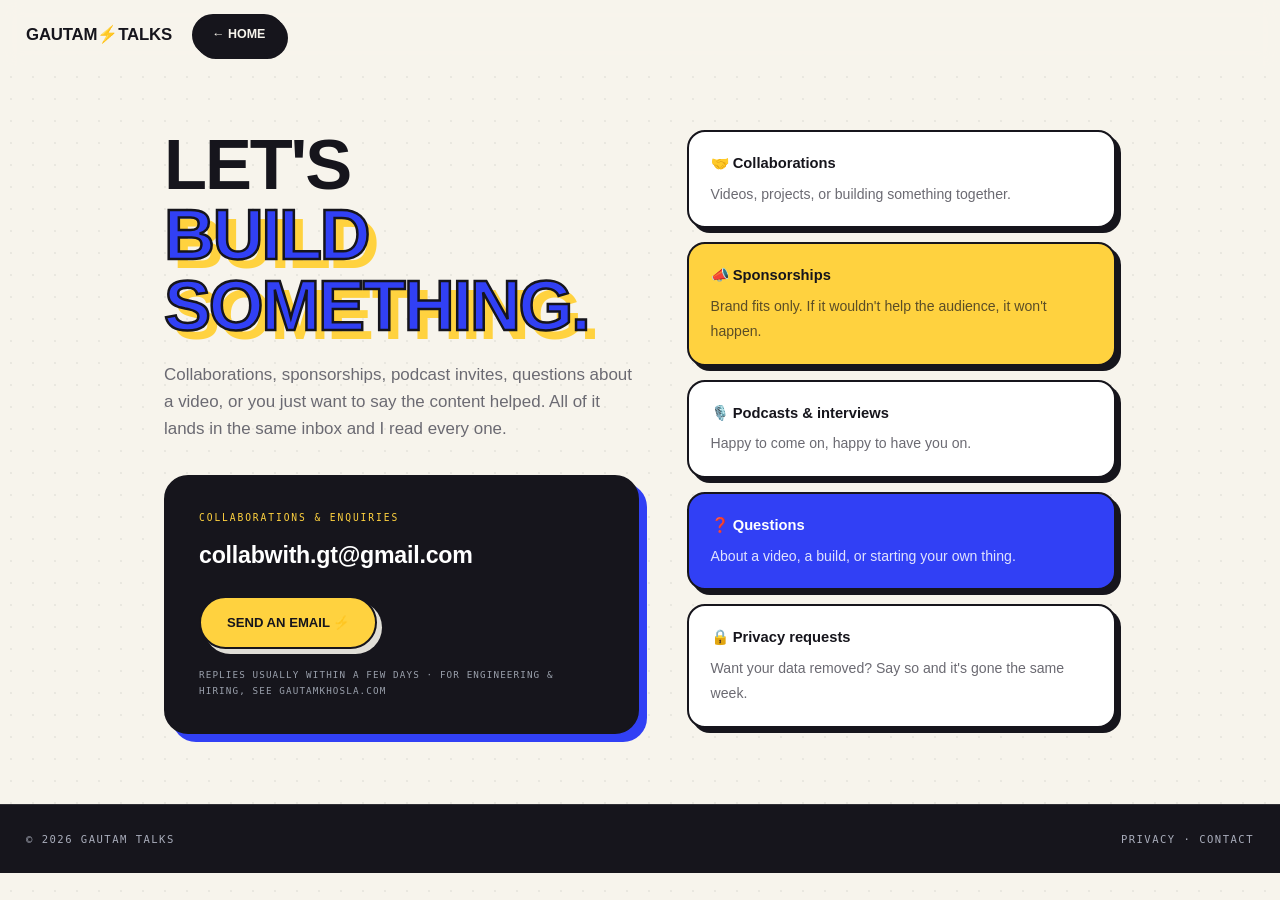
==== contact/index.html @ 6de4534d "Two-tier rate limiting, hub entry routing, contact page, expanded privacy" ====
<!doctype html>
<html lang="en">
<head>
<meta charset="utf-8">
<meta http-equiv="Content-Security-Policy" content="default-src 'none'; script-src 'self'; style-src 'self' https://fonts.googleapis.com 'unsafe-inline'; font-src https://fonts.gstatic.com; img-src 'self' data:; connect-src 'self'; form-action 'none'; base-uri 'none'; object-src 'none'; upgrade-insecure-requests">
<meta name="referrer" content="strict-origin-when-cross-origin">
<meta http-equiv="X-Content-Type-Options" content="nosniff">
<meta name="viewport" content="width=device-width, initial-scale=1">
<title>Contact · Gautam Talks</title>
<meta name="description" content="Collaborations, questions, sponsorships and press for Gautam Talks.">
<link rel="canonical" href="https://gautamtalks.com/contact/">
<meta property="og:title" content="Contact · Gautam Talks">
<meta property="og:url" content="https://gautamtalks.com/contact/">
<link rel="icon" href="data:image/svg+xml,%3Csvg xmlns='http://www.w3.org/2000/svg' viewBox='0 0 100 100'%3E%3Crect width='100' height='100' rx='22' fill='%2316151c'/%3E%3Ctext x='50' y='72' font-size='60' text-anchor='middle'%3E%E2%9A%A1%3C/text%3E%3C/svg%3E">
<link rel="preconnect" href="https://fonts.googleapis.com">
<link rel="preconnect" href="https://fonts.gstatic.com" crossorigin>
<link href="https://fonts.googleapis.com/css2?family=Unbounded:wght@500;700;900&family=Space+Grotesk:wght@400;500;700&family=JetBrains+Mono:wght@400;600&display=swap" rel="stylesheet">
<link rel="stylesheet" href="../styles.css">
<style>
main{max-width:1000px;margin:0 auto;padding:130px 24px 70px}
.c-split{display:grid;gap:48px;align-items:start}
@media(min-width:900px){.c-split{grid-template-columns:1.05fr .95fr}}
h1{font-family:var(--disp);font-weight:900;font-size:clamp(2.4rem,7vw,4.4rem);line-height:1;letter-spacing:-.03em;margin-bottom:20px}
.c-hi{color:var(--cobalt);-webkit-text-stroke:2.5px var(--ink);text-shadow:9px 9px 0 var(--sun)}
.c-lede{color:var(--mute);font-size:1.06rem;max-width:520px;margin-bottom:32px}
.mailcard{background:var(--ink);color:var(--paper);border:3px solid var(--ink);border-radius:24px;padding:32px;box-shadow:8px 8px 0 var(--cobalt)}
.mc-tag{font-family:var(--mono);font-size:.6rem;letter-spacing:.2em;color:var(--sun);display:block;margin-bottom:12px}
.mc-mail{font-family:var(--disp);font-weight:900;font-size:clamp(1rem,2.6vw,1.45rem);letter-spacing:-.01em;word-break:break-all;color:#fff}
.mc-btn{display:inline-block;margin-top:22px;font-family:var(--disp);font-weight:700;font-size:.82rem;background:var(--sun);color:var(--ink);border:2.5px solid var(--ink);border-radius:999px;padding:14px 26px;text-decoration:none;box-shadow:5px 5px 0 rgba(247,244,236,.9);transition:transform .18s}
.mc-btn:hover{transform:translate(-2px,-2px)}
.mc-note{font-family:var(--mono);font-size:.58rem;letter-spacing:.12em;color:#9aa0ac;margin-top:18px;line-height:1.7}
.reasons{display:grid;gap:14px}
.rcard{background:var(--card);border:2.5px solid var(--ink);border-radius:18px;padding:20px 22px;box-shadow:5px 5px 0 var(--ink)}
.rcard:nth-child(2){background:var(--sun)}
.rcard:nth-child(4){background:var(--cobalt);color:#fff}
.rcard b{font-family:var(--disp);font-weight:700;font-size:.92rem;display:block;margin-bottom:5px}
.rcard span{font-size:.88rem;color:var(--mute)}
.rcard:nth-child(4) span{color:rgba(255,255,255,.85)}
.rcard:nth-child(2) span{color:rgba(22,21,28,.7)}
</style>
</head>
<body>
<nav class="topbar">
  <a class="logo" href="../" style="text-decoration:none">GAUTAM<span class="bolt">⚡</span>TALKS</a>
  <a class="navlink" href="../">← HOME</a>
</nav>
<main>
  <div class="c-split">
    <div>
      <h1>LET'S<br><span class="c-hi">BUILD SOMETHING.</span></h1>
      <p class="c-lede">Collaborations, sponsorships, podcast invites, questions about a video, or you just want to say the content helped. All of it lands in the same inbox and I read every one.</p>
      <div class="mailcard">
        <span class="mc-tag">COLLABORATIONS &amp; ENQUIRIES</span>
        <p class="mc-mail">collabwith.gt@gmail.com</p>
        <a class="mc-btn" href="mailto:collabwith.gt@gmail.com?subject=Collab%20with%20Gautam%20Talks">SEND AN EMAIL ⚡</a>
        <p class="mc-note">REPLIES USUALLY WITHIN A FEW DAYS · FOR ENGINEERING &amp; HIRING, SEE GAUTAMKHOSLA.COM</p>
      </div>
    </div>
    <div class="reasons">
      <div class="rcard"><b>🤝 Collaborations</b><span>Videos, projects, or building something together.</span></div>
      <div class="rcard"><b>📣 Sponsorships</b><span>Brand fits only. If it wouldn't help the audience, it won't happen.</span></div>
      <div class="rcard"><b>🎙️ Podcasts &amp; interviews</b><span>Happy to come on, happy to have you on.</span></div>
      <div class="rcard"><b>❓ Questions</b><span>About a video, a build, or starting your own thing.</span></div>
      <div class="rcard"><b>🔒 Privacy requests</b><span>Want your data removed? Say so and it's gone the same week.</span></div>
    </div>
  </div>
</main>
<footer>
  <span>© <span id="yr">2026</span> GAUTAM TALKS</span>
  <span class="foot-links"><a href="../privacy/">PRIVACY</a> · <a href="../contact/">CONTACT</a></span>
</footer>
<script src="../foot.js"></script>
</body>
</html>
---- styles.css ----
/* GAUTAM TALKS v4 · THE ASCENT, poster series
   paper #F7F4EC · ink #16151C · cobalt #3140F5 · sun #FFCE3A · coral #FF5A48 */
:root{
  --paper:#f7f4ec; --ink:#16151c; --cobalt:#3140f5; --sun:#ffce3a; --coral:#ff5a48;
  --sky:#e9ecff; --blush:#ffe9f1; --suntint:#fff3c8; --mute:#6b6a72; --card:#fff;
  --disp:"Bricolage Grotesque",sans-serif; --body:"Space Grotesk",sans-serif; --mono:"JetBrains Mono",monospace;
  --soft:0 18px 44px rgba(22,21,28,.14);
  --r:26px;
}
body[data-day="0"]{--cobalt:#d63384} body[data-day="2"]{--cobalt:#0e9f6e}
body[data-day="3"]{--cobalt:#0891b2} body[data-day="4"]{--cobalt:#7c3aed}
body[data-day="5"]{--cobalt:#ea580c} body[data-day="6"]{--cobalt:#4338ca}

*{margin:0;box-sizing:border-box}
html{scroll-behavior:smooth}
body{background:var(--paper);color:var(--ink);font-family:var(--body);line-height:1.6;overflow-x:hidden}
a{color:inherit}
::selection{background:var(--sun)}
.wrap{max-width:1150px;margin:0 auto;padding:0 26px;position:relative}

/* ---- topbar with elevation track ---- */
.topbar{position:fixed;top:0;left:0;right:0;z-index:50;display:flex;align-items:center;gap:20px;padding:14px 26px 12px;background:rgba(247,244,236,.88);backdrop-filter:blur(10px)}
.logo{font-family:var(--disp);font-weight:800;font-size:1.05rem;letter-spacing:-.01em}
.bolt{color:var(--cobalt)}
.elev{margin-left:auto}
.elev-label{font-family:var(--mono);font-size:.66rem;letter-spacing:.14em;color:var(--mute)}
.navlink{font-family:var(--disp);font-weight:700;font-size:.78rem;text-decoration:none;background:var(--ink);color:var(--paper);padding:9px 18px;border-radius:999px;transition:transform .18s cubic-bezier(.34,1.56,.64,1),background .18s}
.navlink:hover{transform:scale(1.06) rotate(-1deg);background:var(--cobalt)}
.elev-track{position:absolute;left:0;right:0;bottom:-3px;height:3px;background:rgba(22,21,28,.1)}
.elev-track::before{content:"";position:absolute;inset:0;transform-origin:left;transform:scaleX(var(--p,0));background:linear-gradient(90deg,var(--cobalt),var(--coral))}
.elev-bolt{position:absolute;left:calc(var(--p,0)*100%);top:50%;translate:-50% -58%;font-size:.95rem;filter:drop-shadow(0 2px 4px rgba(22,21,28,.3))}

/* ---- color bands ---- */
.band{padding:120px 0 110px}
.band-paper{background:var(--paper)}
.band-sun{background:var(--suntint)}
.band-sky{background:var(--sky)}
.band-blush{background:var(--blush)}
.band-ink{background:var(--ink);color:var(--paper)}

.band-head{margin-bottom:52px;max-width:640px}
h2{font-family:var(--disp);font-weight:800;font-size:clamp(2.2rem,6vw,4rem);line-height:1.02;letter-spacing:-.03em}
.h-out{color:transparent;-webkit-text-stroke:2.5px currentColor}
.band-ink .h-out{-webkit-text-stroke-color:var(--paper)}
.band-sub{color:var(--mute);margin-top:14px;font-size:1.02rem}
.band-ink .band-sub{color:#a9adbb}

/* ---- hero ---- */
.hero{padding:150px 0 90px;min-height:100vh;display:flex;align-items:center}
.hero-wrap{display:grid;gap:56px;align-items:center;width:100%}
@media(min-width:940px){.hero-wrap{grid-template-columns:1.05fr .95fr}}
.eyebrow{font-family:var(--mono);font-size:.72rem;letter-spacing:.24em;color:var(--cobalt);margin-bottom:22px;font-weight:600}
h1{font-family:var(--disp);font-weight:800;font-size:clamp(3.4rem,9.5vw,7.6rem);line-height:.96;letter-spacing:-.04em;display:flex;flex-direction:column}
.hr{opacity:0;transform:translateY(46px);animation:up .75s cubic-bezier(.2,.8,.2,1) forwards}
.hr:nth-child(2){animation-delay:.1s}.hr:nth-child(3){animation-delay:.2s}.hr:nth-child(4){animation-delay:.3s}
@keyframes up{to{opacity:1;transform:none}}
.fill-cobalt{color:var(--cobalt)}
.fill-coral{color:var(--coral)}
.lede{max-width:520px;font-size:1.12rem;margin:28px 0 34px}
.cta-row{display:flex;gap:14px;flex-wrap:wrap}
.cta-center{justify-content:center}
.cta{font-family:var(--disp);font-weight:700;font-size:.86rem;letter-spacing:.01em;text-decoration:none;padding:17px 30px;border-radius:999px;transition:transform .2s cubic-bezier(.34,1.56,.64,1),box-shadow .2s;box-shadow:var(--soft)}
.cta:hover{transform:translateY(-4px) rotate(-.6deg);box-shadow:0 26px 56px rgba(22,21,28,.22)}
.cta:active{transform:translateY(0)}
.cta-ink{background:var(--ink);color:var(--paper)}
.cta-line{background:transparent;border:2.5px solid var(--ink);box-shadow:none}
.cta-line:hover{background:var(--ink);color:var(--paper)}
.cta-sun{background:var(--sun);color:var(--ink)}
.cta-paper{background:var(--paper);color:var(--ink)}

.hero-photo{position:relative;justify-self:center;width:100%;max-width:440px}
.hero-photo img{width:100%;height:auto;display:block;border-radius:32px;rotate:-2deg;box-shadow:0 30px 70px rgba(22,21,28,.25);transition:rotate .3s cubic-bezier(.34,1.56,.64,1)}
.hero-photo:hover img{rotate:0deg}
.chip{position:absolute;font-family:var(--mono);font-size:.62rem;font-weight:600;letter-spacing:.1em;padding:10px 16px;border-radius:999px;box-shadow:var(--soft);white-space:nowrap}
.chip-sun{background:var(--sun);color:var(--ink)}
.chip-cobalt{background:var(--cobalt);color:#fff}
.chip-coral{background:var(--coral);color:#fff}
.c1{top:8%;left:-8%;rotate:-6deg}
.c2{top:44%;right:-10%;rotate:4deg}
.c3{bottom:9%;left:-5%;rotate:3deg}
@media(max-width:939px){.c1{left:0}.c2{right:0}.c3{left:0}}
.floatbolt{position:absolute;font-size:2rem;opacity:.9;pointer-events:none;animation:floaty 5s ease-in-out infinite}
.fb1{top:6%;right:4%;font-size:2.6rem;animation-delay:.4s}
.fb2{bottom:14%;right:44%;animation-delay:1.4s}
.fb3{top:38%;left:-2%;font-size:1.5rem;animation-delay:2.2s}
@keyframes floaty{50%{transform:translateY(-16px) rotate(8deg)}}

/* ---- tape ---- */
.tapeband{overflow:hidden;background:var(--ink);color:var(--paper);transform:rotate(-1.2deg);margin:-26px -8vw 0;position:relative;z-index:5}
.tape-in{display:flex;white-space:nowrap;font-family:var(--disp);font-weight:700;font-size:clamp(.9rem,2vw,1.2rem);padding:14px 0;animation:mq 26s linear infinite}
.tape-in span{padding-right:2rem}
@keyframes mq{to{transform:translateX(-50%)}}
.tapeband:hover .tape-in{animation-play-state:paused}

/* ---- latest ---- */
.latest-grid{display:grid;gap:24px}
@media(min-width:880px){.latest-grid{grid-template-columns:1.4fr 1fr}}
.latest-main{border-radius:var(--r);overflow:hidden;box-shadow:var(--soft);background:#000;aspect-ratio:16/9;position:relative}
.latest-main iframe,.latest-main img{position:absolute;inset:0;width:100%;height:100%;border:0;object-fit:cover}
.latest-main a{position:absolute;inset:0;display:flex;align-items:flex-end}
.latest-main .lm-title{width:100%;padding:60px 24px 20px;background:linear-gradient(transparent,rgba(0,0,0,.8));color:#fff;font-weight:700;font-size:1.15rem}
.latest-side{display:flex;flex-direction:column;gap:24px}
.latest-item{display:grid;grid-template-columns:150px 1fr;gap:16px;background:var(--card);border-radius:20px;overflow:hidden;text-decoration:none;box-shadow:var(--soft);transition:transform .2s cubic-bezier(.34,1.56,.64,1)}
.latest-item:hover{transform:translateY(-4px) rotate(-.4deg)}
.latest-item img{width:100%;height:100%;object-fit:cover;display:block;background:#ddd}
.latest-item h3{font-weight:700;font-size:.95rem;line-height:1.35;padding:14px 16px 4px}
.latest-item time{font-family:var(--mono);font-size:.62rem;color:var(--mute);letter-spacing:.12em;padding:0 16px 14px;display:block}

/* ---- steps ---- */
.steps{display:grid;gap:24px}
@media(min-width:840px){.steps{grid-template-columns:repeat(3,1fr)}
  .steps .step:nth-child(1){rotate:-1.4deg}
  .steps .step:nth-child(2){rotate:1.2deg;translate:0 22px}
  .steps .step:nth-child(3){rotate:-.8deg}}
.step{border-radius:var(--r);padding:30px 28px 26px;text-decoration:none;display:flex;flex-direction:column;gap:12px;box-shadow:var(--soft);transition:transform .22s cubic-bezier(.34,1.56,.64,1),box-shadow .22s}
.step:hover{transform:translateY(-8px) rotate(0deg) scale(1.02);box-shadow:0 30px 60px rgba(22,21,28,.24)}
.step-cobalt{background:var(--cobalt);color:#fff}
.step-coral{background:var(--coral);color:#fff}
.step-ink{background:var(--ink);color:var(--paper)}
.step-no{font-family:var(--disp);font-weight:800;font-size:2.6rem;opacity:.35;letter-spacing:-.04em}
.step h3{font-family:var(--disp);font-weight:700;font-size:1.25rem;line-height:1.25;letter-spacing:-.01em}
.step p{opacity:.85;font-size:.94rem;flex:1}
.step-go{font-family:var(--mono);font-size:.66rem;font-weight:600;letter-spacing:.16em}

/* ---- hub ---- */
.hub-grid{display:grid;gap:22px}
@media(min-width:840px){.hub-grid{grid-template-columns:repeat(3,1fr)}}
.hub-card{position:relative;background:var(--card);border-radius:var(--r);padding:26px;box-shadow:var(--soft);display:flex;flex-direction:column;gap:10px;border-top:6px solid var(--accent,var(--cobalt));transition:transform .2s cubic-bezier(.34,1.56,.64,1)}
.hub-card:hover{transform:translateY(-5px)}
.hub-icon{font-size:1.6rem}
.hub-card h3{font-family:var(--disp);font-weight:700;font-size:1.02rem;letter-spacing:-.01em}
.hub-card p{color:var(--mute);font-size:.9rem;flex:1}
.hub-links{display:flex;flex-direction:column;gap:8px}
.hub-links a{font-size:.92rem;font-weight:600;color:var(--cobalt);text-decoration:none;width:fit-content;border-bottom:2px solid transparent}
.hub-links a:hover{border-bottom-color:var(--cobalt)}
.hub-cta{font-family:var(--disp);font-weight:700;font-size:.76rem;text-decoration:none;color:#fff;background:var(--accent,var(--cobalt));border-radius:999px;padding:12px 20px;width:fit-content;box-shadow:var(--soft);transition:transform .18s}
.hub-cta:hover{transform:translateY(-3px) rotate(-1deg)}
.hub-soon{position:absolute;top:16px;right:16px;font-family:var(--mono);font-size:.56rem;letter-spacing:.14em;font-weight:600;background:var(--ink);color:var(--paper);padding:5px 11px;border-radius:999px}
.hub-wide{grid-column:1/-1}
.nl-form{display:flex;gap:12px;flex-wrap:wrap}
.nl-form input{flex:1;min-width:210px;font-family:var(--body);font-size:.98rem;padding:14px 18px;border:2.5px solid var(--ink);border-radius:999px;background:#fff;color:var(--ink)}
.nl-form input:focus{outline:3px solid var(--cobalt);outline-offset:2px}
.nl-form button{font-family:var(--disp);font-weight:700;font-size:.8rem;background:var(--coral);color:#fff;border:0;border-radius:999px;padding:14px 26px;cursor:pointer;box-shadow:var(--soft);transition:transform .18s}
.nl-form button:hover{transform:translateY(-3px) rotate(1deg)}
.nl-note{font-family:var(--mono);font-size:.58rem;letter-spacing:.1em;color:var(--mute)}

/* ---- trails ---- */
.trails{display:grid;gap:22px}
@media(min-width:760px){.trails{grid-template-columns:1fr 1fr}}
.trail{background:var(--card);border-radius:var(--r);padding:30px;display:flex;flex-direction:column;gap:8px;text-decoration:none;box-shadow:var(--soft);transition:transform .22s cubic-bezier(.34,1.56,.64,1),background .22s,color .22s}
.trail:hover{transform:translateY(-6px) rotate(-.5deg);background:var(--brand);color:#fff}
.trail:hover .trail-job{color:rgba(255,255,255,.85)}
.trail-logo{width:34px;height:34px;margin-bottom:6px}
.trail-name{font-family:var(--disp);font-weight:800;font-size:1.3rem;letter-spacing:-.01em}
.trail-job{color:var(--mute);font-size:.94rem;transition:color .22s}
.worknote{margin-top:30px;color:var(--mute);font-size:.9rem}
.worknote a{color:var(--cobalt);font-weight:600}

/* ---- summit ---- */
.summit{text-align:center;padding:150px 0 140px}
.summit-line{font-family:var(--disp);font-weight:800;font-size:clamp(2.6rem,9vw,6.4rem);letter-spacing:-.03em}
.s-bolt{display:inline-block;color:var(--sun);animation:floaty 4s ease-in-out infinite}
.summit-sub{color:#a9adbb;margin:20px auto 40px;max-width:460px;font-size:1.05rem}

footer{display:flex;justify-content:space-between;flex-wrap:wrap;gap:10px;padding:26px;background:var(--ink);color:#a9adbb;font-family:var(--mono);font-size:.66rem;letter-spacing:.14em;border-top:1px solid rgba(247,244,236,.12)}

/* reveals */
.band .wrap>*{opacity:0;transform:translateY(26px);transition:opacity .7s cubic-bezier(.2,.8,.2,1),transform .7s cubic-bezier(.2,.8,.2,1)}
.band.on .wrap>*{opacity:1;transform:none}
.band.on .wrap>*:nth-child(2){transition-delay:.1s}
.hero .wrap>*{opacity:1;transform:none}

@media(prefers-reduced-motion:reduce){
  *,*::before,*::after{animation:none!important;transition:none!important}
  .band .wrap>*,.hr{opacity:1;transform:none}
}
:focus-visible{outline:3px solid var(--cobalt);outline-offset:3px}

/* ===== v4.1 ENERGY LAYER · v3.1 punch on v4 bones ===== */
:root{--disp:"Unbounded",sans-serif;--hard:7px 7px 0 var(--ink)}

body{background-image:radial-gradient(rgba(22,21,28,.06) 1px,transparent 1px);background-size:22px 22px}
.band-ink{background-image:radial-gradient(rgba(247,244,236,.05) 1px,transparent 1px)}

/* titles: loud again */
h1{font-weight:900;letter-spacing:-.015em}
.fill-cobalt{-webkit-text-stroke:2.5px var(--ink);text-shadow:9px 9px 0 var(--sun)}
.fill-coral{-webkit-text-stroke:2.5px var(--ink);text-shadow:9px 9px 0 var(--sun)}
h2{font-weight:900;letter-spacing:0}
.h-out{-webkit-text-stroke-width:3px;position:relative}
.band-head h2{display:inline-block;rotate:-1deg}
.band-sub{font-weight:500}

/* camp marks return as tilted stamps */
.band-head::before{content:attr(data-mark);font-family:var(--mono);font-size:.64rem;letter-spacing:.2em;font-weight:600;background:var(--ink);color:var(--paper);padding:7px 14px;border-radius:8px;display:inline-block;rotate:-2deg;margin-bottom:18px;box-shadow:4px 4px 0 rgba(22,21,28,.2)}

/* chunky ink borders + hard shadows on everything interactive */
.cta{border:2.5px solid var(--ink);box-shadow:var(--hard);border-radius:999px}
.cta:hover{transform:translate(-3px,-3px) rotate(-.6deg);box-shadow:10px 10px 0 var(--ink)}
.cta:active{transform:translate(2px,2px);box-shadow:3px 3px 0 var(--ink)}
.band-ink .cta{border-color:var(--paper);box-shadow:7px 7px 0 rgba(247,244,236,.9)}
.band-ink .cta:hover{box-shadow:10px 10px 0 rgba(247,244,236,.9)}
.navlink{border:2.5px solid var(--ink);box-shadow:3px 3px 0 var(--ink)}
.navlink:hover{transform:translate(-2px,-2px);box-shadow:5px 5px 0 var(--ink);background:var(--cobalt)}

.hero-photo img{border:3px solid var(--ink);box-shadow:12px 12px 0 var(--ink);rotate:-2deg}
.hero-photo:hover img{rotate:-.5deg;box-shadow:16px 16px 0 var(--ink)}
.chip{border:2.5px solid var(--ink);box-shadow:4px 4px 0 var(--ink);font-weight:600}
.floatbolt{font-size:2.4rem;filter:drop-shadow(3px 3px 0 rgba(22,21,28,.25))}
.fb1{font-size:3.2rem}

.latest-main{border:3px solid var(--ink);box-shadow:var(--hard);border-radius:24px}
.latest-item{border:2.5px solid var(--ink);box-shadow:6px 6px 0 var(--ink)}
.latest-item:hover{transform:translate(-3px,-3px) rotate(-.4deg);box-shadow:9px 9px 0 var(--ink)}

.step{border:3px solid var(--ink);box-shadow:var(--hard)}
.step:hover{transform:translate(-4px,-4px) rotate(0deg);box-shadow:12px 12px 0 var(--ink)}
.step-no{opacity:1;color:transparent;-webkit-text-stroke:2px currentColor;font-size:3.2rem}
.step-cobalt .step-no,.step-coral .step-no{-webkit-text-stroke-color:rgba(255,255,255,.6)}
.step-ink .step-no{-webkit-text-stroke-color:rgba(247,244,236,.5)}
.step h3{font-weight:700}

.hub-card{border:2.5px solid var(--ink);border-top-width:2.5px;box-shadow:6px 6px 0 var(--ink)}
.hub-card:hover{transform:translate(-3px,-3px);box-shadow:9px 9px 0 var(--ink)}
.hub-card{border-top:2.5px solid var(--ink)}
.hub-card::before{content:"";position:absolute;top:0;left:24px;right:24px;height:6px;background:var(--accent,var(--cobalt));border-radius:0 0 6px 6px}
.hub-cta{border:2.5px solid var(--ink);box-shadow:4px 4px 0 var(--ink)}
.hub-cta:hover{transform:translate(-2px,-2px) rotate(-1deg);box-shadow:6px 6px 0 var(--ink)}
.nl-form input{border-radius:14px}
.nl-form button{border:2.5px solid var(--ink);border-radius:14px;box-shadow:4px 4px 0 var(--ink)}
.nl-form button:hover{transform:translate(-2px,-2px);box-shadow:6px 6px 0 var(--ink)}
.hub-soon{rotate:3deg}

.trail{border:2.5px solid var(--ink);box-shadow:var(--hard)}
.trail:hover{transform:translate(-4px,-4px) rotate(-.5deg);box-shadow:11px 11px 0 var(--ink)}
.trail-name{font-weight:900}

.tapeband{border-top:3px solid var(--ink);border-bottom:3px solid var(--ink);transform:rotate(-1.6deg)}
.tape-in{font-weight:900;font-size:clamp(1rem,2.4vw,1.45rem);padding:16px 0}

.summit-line{font-weight:900;text-shadow:10px 10px 0 rgba(49,64,245,.55)}
.s-bolt{text-shadow:none;filter:drop-shadow(4px 4px 0 rgba(247,244,236,.25))}

.elev-track{height:5px;bottom:-5px}
.elev-bolt{font-size:1.15rem}
.band-head:not([data-mark])::before{display:none}
.band-head::before{content:attr(data-mark)}

/* ===== v4.2 VOLTAGE LAYER ===== */
/* zigzag dividers: colored to the band ABOVE, sitting on the band below */
.zz{height:26px;margin-top:-1px;position:relative;z-index:4;
  -webkit-mask:conic-gradient(from -45deg at 50% 100%,#000 90deg,transparent 0) 0 0/34px 100% repeat-x;
  mask:conic-gradient(from -45deg at 50% 100%,#000 90deg,transparent 0) 0 0/34px 100% repeat-x}
.zz-sun{background:var(--suntint)}
.zz-paper{background:var(--paper)}
.zz-sky{background:var(--sky)}
.zz-blush{background:var(--blush)}
.zz-sun,.zz-paper,.zz-sky,.zz-blush{transform:translateY(-100%)}
.band-sun{position:relative}.band-paper{position:relative}.band-sky{position:relative}.band-blush{position:relative}
/* place each zig at top of following band, colored like previous band */
.zz{margin-bottom:-26px}

/* NOW ticker: reversed cobalt strip */
.tape-now{background:var(--cobalt);transform:rotate(1.2deg);border-color:var(--ink)}
.tape-rev{animation-direction:reverse;font-size:clamp(.8rem,1.8vw,1.05rem);letter-spacing:.04em}

/* photo play sticker */
.playbtn{position:absolute;left:50%;top:50%;translate:-50% -50%;width:78px;height:78px;border-radius:50%;background:var(--sun);border:3px solid var(--ink);box-shadow:6px 6px 0 var(--ink);display:grid;place-items:center;font-size:1.6rem;color:var(--ink);rotate:-4deg;transition:transform .2s cubic-bezier(.34,1.56,.64,1)}
.hero-photo:hover .playbtn{transform:scale(1.12) rotate(4deg)}

/* chip idle wiggle + hover pop */
.chip{animation:chipwig 6s ease-in-out infinite}
.c2{animation-delay:1.2s}.c3{animation-delay:2.4s}
@keyframes chipwig{0%,100%{translate:0 0}50%{translate:0 -6px}}
.chip:hover{scale:1.08}

/* step arrow marquee on hover */
.step-go{position:relative;overflow:hidden;height:1.1em}
.step .step-go::after{content:"PRESS PLAY → PRESS PLAY → PRESS PLAY → ";position:absolute;left:0;top:0;white-space:nowrap;opacity:0}
.step:hover .step-go::after{opacity:1;animation:mq 3s linear infinite}
.step:hover .step-go{color:transparent}
.step:hover .step-go::after{color:#fff}
.step-ink:hover .step-go::after{color:var(--sun)}

/* CTA spark particles */
.spark{position:fixed;z-index:999;pointer-events:none;font-size:1.1rem;animation:sparkfly .7s cubic-bezier(.2,.8,.4,1) forwards}
@keyframes sparkfly{to{transform:translate(var(--dx),var(--dy)) rotate(var(--rot));opacity:0}}

/* summit glow */
.summit{position:relative;overflow:hidden}
.summit::before{content:"";position:absolute;left:50%;top:-30%;translate:-50% 0;width:900px;height:900px;border-radius:50%;background:radial-gradient(circle,rgba(49,64,245,.35),transparent 62%);pointer-events:none}
.summit .wrap{position:relative}

@media(prefers-reduced-motion:reduce){.chip,.spark{animation:none!important}}

/* ===== v4.3 FIX + RICHER COLOR + DAILY SYSTEM ===== */
/* BUGFIX: outlined words were stroking with currentColor while transparent */
.h-out{-webkit-text-stroke:3px var(--ink)}
.band-ink .h-out{-webkit-text-stroke:3px var(--paper)}
.fill-cobalt{-webkit-text-stroke:2.5px var(--ink)}
.fill-coral{-webkit-text-stroke:2.5px var(--ink)}
.step-no{-webkit-text-stroke:2px rgba(255,255,255,.75)}
.step-ink .step-no{-webkit-text-stroke:2px rgba(247,244,236,.6)}

/* Brand stays constant: kill the old day-based cobalt swap */
body[data-day="0"],body[data-day="1"],body[data-day="2"],body[data-day="3"],
body[data-day="4"],body[data-day="5"],body[data-day="6"]{--cobalt:#2e3df0}

/* Richer, punchier band tints */
:root{--suntint:#ffe373;--sky:#c9d4ff;--blush:#ffcfe3;--coral:#ff5747;--sun:#ffd23f}
/* Daily weather: each day re-inks the three tint bands (brand colors untouched) */
body[data-day="1"]{--suntint:#ffe373;--sky:#c9d4ff;--blush:#ffcfe3}          /* MON classic */
body[data-day="2"]{--suntint:#d9f2b4;--sky:#c9ecff;--blush:#ffe1c9}          /* TUE meadow */
body[data-day="3"]{--suntint:#ffe1c9;--sky:#d4ccff;--blush:#c9f2e4}          /* WED sunset */
body[data-day="4"]{--suntint:#fff0a8;--sky:#ffd9d1;--blush:#d6e3ff}          /* THU peach */
body[data-day="5"]{--suntint:#ffd9ec;--sky:#d2f4ef;--blush:#ffe9b8}          /* FRI candy */
body[data-day="6"]{--suntint:#e4f0c1;--sky:#ffddc4;--blush:#dcd6ff}          /* SAT trail */
body[data-day="0"]{--suntint:#ffe9b8;--sky:#e2d6ff;--blush:#cfeeff}          /* SUN chill */

/* Steps: equal height, CTA pinned to bottom, connector arrows */
.steps{align-items:stretch}
.step{min-height:100%}
.step-go{margin-top:auto}
@media(min-width:840px){
  .steps{position:relative}
  .steps .step:nth-child(1)::after,.steps .step:nth-child(2)::after{
    content:"→";position:absolute;right:-30px;top:46%;font-family:var(--disp);font-weight:900;
    font-size:2rem;color:var(--ink);rotate:-6deg;text-shadow:3px 3px 0 var(--sun)}
}
.step h3{font-size:1.18rem}

/* Latest: designed poster fallback (no gray iframe box, ever) */
.poster{position:absolute;inset:0;display:flex;flex-direction:column;justify-content:center;align-items:center;gap:16px;background:linear-gradient(145deg,var(--cobalt),#1b27b8);color:#fff;text-decoration:none;text-align:center;padding:24px}
.poster .p-play{width:86px;height:86px;border-radius:50%;background:var(--sun);color:var(--ink);border:3px solid var(--ink);box-shadow:6px 6px 0 var(--ink);display:grid;place-items:center;font-size:1.9rem;transition:transform .2s cubic-bezier(.34,1.56,.64,1)}
.poster:hover .p-play{transform:scale(1.14) rotate(6deg)}
.poster .p-t{font-family:var(--disp);font-weight:900;font-size:clamp(1.1rem,2.6vw,1.7rem);letter-spacing:-.01em}
.poster .p-s{font-family:var(--mono);font-size:.64rem;letter-spacing:.18em;opacity:.85}
.latest-side .latest-item{grid-template-columns:1fr}
.latest-side .latest-item .li-pad{padding:18px 20px}
.latest-side .latest-item h3{padding:0 0 6px}
.latest-side .latest-item time{padding:0}

/* hero eyebrow: room for daily motto */
.eyebrow{background:var(--ink);color:var(--paper);padding:9px 16px;border-radius:999px;width:fit-content;box-shadow:4px 4px 0 rgba(22,21,28,.18);rotate:-1deg}

/* ===== v5 · sticker titles, filled latest, photo flip ===== */
.h-out{color:var(--sun);-webkit-text-stroke:3px var(--ink);text-shadow:5px 5px 0 rgba(22,21,28,.18)}
.band-ink .h-out{color:var(--cobalt);-webkit-text-stroke:3px var(--paper)}

.latest-main{min-height:340px}
.latest-main.poster{position:relative;display:flex}
.latest-main.poster .poster{position:static}
a.latest-main.poster{flex-direction:column;justify-content:center;align-items:center;gap:16px;background:linear-gradient(145deg,var(--cobalt),#1b27b8);color:#fff;text-decoration:none;text-align:center;padding:28px}
.latest-side{gap:20px}
.latest-side .latest-item{grid-template-columns:1fr;min-height:0}
.latest-side .latest-item.has-img{grid-template-columns:140px 1fr}
.li-pad{padding:20px 22px}
.li-pad h3{padding:0 0 6px;font-family:var(--disp);font-weight:700;font-size:.98rem}
.li-pad time{padding:0}
.latest-side .latest-item{transition:transform .2s cubic-bezier(.34,1.56,.64,1),box-shadow .2s,background .2s}
.latest-side .latest-item:hover{background:var(--sun)}

/* photo flip easter egg */
.hero-photo{cursor:pointer;perspective:1200px}
.taphint{top:-16px;right:6%;rotate:6deg;z-index:3;animation:chipwig 2.2s ease-in-out infinite}
.flip3d{position:relative}
.flip-inner{position:relative;transform-style:preserve-3d;transition:transform .7s cubic-bezier(.34,1.4,.4,1)}
.flipped .flip-inner{transform:rotateY(180deg)}
.flip-front,.flip-back{backface-visibility:hidden;-webkit-backface-visibility:hidden}
.flip-front img{margin:0}
.flip-back{position:absolute;inset:0;transform:rotateY(180deg);border-radius:32px;border:3px solid var(--ink);box-shadow:12px 12px 0 var(--ink);background:linear-gradient(155deg,var(--cobalt),#1b27b8);color:#fff;display:flex;flex-direction:column;justify-content:center;align-items:center;gap:18px;padding:30px;text-align:center;rotate:-2deg}
.fb-bolt{font-size:3.4rem;filter:drop-shadow(4px 4px 0 rgba(22,21,28,.35));animation:floaty 3s ease-in-out infinite}
.fb-msg{font-family:var(--disp);font-weight:900;font-size:clamp(1.3rem,3vw,1.9rem);line-height:1.15;letter-spacing:-.01em}
.fb-sub{font-family:var(--mono);font-size:.62rem;letter-spacing:.2em;opacity:.8}
.flipped .flip-front img{box-shadow:none}

/* camera flash */
.flash{position:fixed;inset:0;background:#fff;z-index:998;pointer-events:none;animation:flashout .32s ease forwards}
@keyframes flashout{from{opacity:.9}to{opacity:0}}

@media(prefers-reduced-motion:reduce){.flip-inner{transition:none}.flash{display:none}.taphint{animation:none}}

/* ===== v6 · NIGHT CLIMB (full-site flip) ===== */
body,.band,.topbar,.latest-item,.hub-card,.trail,.cta,.navlink,.step,footer{transition:background-color .7s ease,color .7s ease,border-color .7s ease,box-shadow .7s ease}
body.hype{--paper:#0d0d1a;--ink:#f7f4ec;--card:#15152a;--mute:#9aa0b8;
  --suntint:#191436;--sky:#0f1b3d;--blush:#28102e}
body.hype{background-image:radial-gradient(rgba(247,244,236,.07) 1px,transparent 1px)}
body.hype .topbar{background:rgba(13,13,26,.88)}
body.hype h1,body.hype h2{text-shadow:0 0 22px rgba(49,61,240,.55),0 0 44px rgba(255,87,71,.25)}
body.hype .h-out{color:var(--sun);-webkit-text-stroke:3px var(--ink);text-shadow:0 0 24px rgba(255,210,63,.6)}
body.hype .fill-cobalt{color:#6b78ff;text-shadow:9px 9px 0 rgba(255,210,63,.9),0 0 30px rgba(107,120,255,.8)}
body.hype .fill-coral{text-shadow:9px 9px 0 rgba(255,210,63,.9),0 0 30px rgba(255,87,71,.8)}
body.hype .tape-in{animation-duration:12s}
body.hype .tape-rev{animation-duration:10s}
body.hype .band-ink{background:#05050d}
body.hype .summit-line{text-shadow:0 0 34px rgba(49,61,240,.9)}
body.hype .flip-back{background:linear-gradient(155deg,#ffd23f,#ff8a3d);color:var(--paper);color:#14141a}
body.hype .fb-sub{opacity:.7}
body.hype .step-ink{background:#22223c}
body.hype footer{background:#05050d}
body.hype .poster,body.hype a.latest-main.poster{background:linear-gradient(145deg,#3a49ff,#6b1bb8)}
body.hype .zz-sun{background:var(--suntint)}body.hype .zz-paper{background:var(--paper)}
body.hype .zz-sky{background:var(--sky)}body.hype .zz-blush{background:var(--blush)}
.playbtn{z-index:2}
.flipped .playbtn{opacity:0}

/* bolt rain */
.rain{position:fixed;top:-40px;z-index:997;pointer-events:none;font-size:1.2rem;filter:drop-shadow(0 0 8px rgba(255,210,63,.8));animation:rainfall linear forwards}
@keyframes rainfall{to{transform:translateY(115vh) rotate(40deg);opacity:.2}}

/* ===== side toys (non-repetitive latest) ===== */
.toy{position:relative;background:var(--card);border:2.5px solid var(--ink);border-radius:20px;box-shadow:6px 6px 0 var(--ink);padding:20px 22px;display:flex;flex-direction:column;gap:10px}
.toy h3{font-family:var(--disp);font-weight:700;font-size:.9rem;letter-spacing:.01em}
.toy .toy-tag{font-family:var(--mono);font-size:.56rem;letter-spacing:.18em;color:var(--mute)}
.toy-dice p{font-weight:700;font-size:1rem;line-height:1.35;min-height:2.7em}
.toy-btn{font-family:var(--disp);font-weight:700;font-size:.68rem;background:var(--sun);color:#14141a;border:2.5px solid var(--ink);border-radius:999px;padding:10px 18px;cursor:pointer;width:fit-content;box-shadow:3px 3px 0 var(--ink);transition:transform .15s,box-shadow .15s}
.toy-btn:hover{transform:translate(-2px,-2px);box-shadow:5px 5px 0 var(--ink)}
.toy-btn:active{transform:translate(1px,1px);box-shadow:2px 2px 0 var(--ink)}
.charge-row{display:flex;align-items:center;gap:14px}
.charge-bolt{font-size:2rem;transition:transform .18s cubic-bezier(.34,1.56,.64,1),filter .18s}
.charge-count{font-family:var(--disp);font-weight:900;font-size:1.6rem;min-width:2ch}
.palette-dots{display:flex;gap:10px;align-items:center}
.pdot{width:26px;height:26px;border-radius:50%;border:2.5px solid var(--ink);box-shadow:2px 2px 0 var(--ink)}
.palette-name{font-family:var(--disp);font-weight:900;font-size:1.15rem}

/* ===== v7 · THE ROOM + alignment fixes ===== */
/* latest section: equal heights, poster stretches */
.latest-grid{align-items:stretch}
.latest-main{min-height:0;height:100%;aspect-ratio:auto;min-height:420px}
.latest-side{justify-content:space-between}
.flipped .flip-inner{transform:none}

/* room overlay */
.room{position:fixed;inset:0;z-index:1000;background:#0a0b16}
.room-canvas,.room-canvas canvas{position:absolute;inset:0;width:100%;height:100%}
.room-caption{position:absolute;left:50%;bottom:34px;translate:-50% 0;max-width:min(90vw,640px);background:var(--sun);color:#14141a;border:3px solid #14141a;border-radius:16px;box-shadow:6px 6px 0 #14141a;font-family:var(--disp);font-weight:700;font-size:clamp(.85rem,2.2vw,1.05rem);padding:14px 22px;text-align:center;opacity:0;transition:opacity .3s}
.room-caption.show{opacity:1}
.room-bubble{position:absolute;translate:-50% -110%;background:#fff;color:#14141a;border:2.5px solid #14141a;border-radius:14px;box-shadow:4px 4px 0 #14141a;font-family:var(--body);font-weight:700;font-size:.85rem;padding:10px 14px;max-width:230px;pointer-events:none}
.room-bubble::after{content:"";position:absolute;left:50%;bottom:-9px;translate:-50% 0;border:8px solid transparent;border-top-color:#14141a}
.bubble-b{background:var(--sun)}
.room-ui{position:absolute;top:22px;right:22px;display:flex;gap:12px}
.room-btn{font-family:var(--disp);font-weight:700;font-size:.7rem;letter-spacing:.04em;background:#fff;color:#14141a;border:2.5px solid #14141a;border-radius:999px;padding:11px 20px;cursor:pointer;box-shadow:4px 4px 0 rgba(255,255,255,.25);transition:transform .15s}
.room-btn:hover{transform:translate(-2px,-2px)}
.room-exit{background:var(--coral);color:#fff;border-color:#14141a}
.room-title{position:absolute;inset:0;display:flex;flex-direction:column;justify-content:center;align-items:center;gap:22px;background:rgba(10,11,22,.86);backdrop-filter:blur(6px);text-align:center;padding:24px}
.rt-big{font-family:var(--disp);font-weight:900;font-size:clamp(2rem,7vw,4.4rem);line-height:1.05;color:#fff;text-shadow:0 0 34px rgba(49,61,240,.9),8px 8px 0 rgba(255,210,63,.9)}
.rt-sub{font-family:var(--mono);font-size:.68rem;letter-spacing:.22em;color:#c8ccdd}
.room-loading{position:absolute;inset:0;display:grid;place-items:center;font-family:var(--disp);font-weight:900;color:#fff;font-size:clamp(1rem,3vw,1.5rem);letter-spacing:.06em;background:#0a0b16}
.room-loading .dots{animation:blink 1s steps(1) infinite}
@media(prefers-reduced-motion:reduce){.room-caption{transition:none}}

/* ===== v7.1 · THE FIX: hidden must actually hide (author display was beating [hidden]) ===== */
.room [hidden]{display:none!important}

/* ===== v8 · seamless marquees (gap bug: track must be max-content, not 100%) ===== */
.tape-in,.tape-rev{width:max-content;min-width:200%}
.tape-in span{flex:0 0 auto;padding-right:2.2rem}
.tapeband{--mq:34s}
.tape-in{animation:mqloop var(--mq) linear infinite}
.tape-now{--mq:30s}
.tape-rev{animation:mqloop var(--mq) linear infinite reverse}
@keyframes mqloop{from{transform:translate3d(0,0,0)}to{transform:translate3d(-50%,0,0)}}
.tapeband:hover .tape-in,.tape-now:hover .tape-rev{animation-play-state:paused}

/* ===== v8.1 · homepage HUB section: fanned card preview ===== */
.hub-split{display:grid;gap:52px;align-items:center}
@media(min-width:980px){.hub-split{grid-template-columns:1fr .95fr}}
.hub-preview{display:grid;grid-template-columns:1fr 1fr;gap:14px;position:relative;justify-self:center;max-width:430px;width:100%}
.hp-card{background:var(--card);border:2.5px solid var(--ink);border-radius:16px;padding:16px 15px;box-shadow:5px 5px 0 var(--ink);text-decoration:none;color:var(--ink);display:flex;flex-direction:column;gap:5px;transition:transform .2s cubic-bezier(.34,1.56,.64,1),box-shadow .2s,background .2s}
.hp-card:hover{transform:translate(-3px,-3px) rotate(0deg)!important;box-shadow:9px 9px 0 var(--ink);background:var(--sun)}
.hp-card b{font-family:var(--disp);font-weight:700;font-size:.72rem;letter-spacing:-.01em;line-height:1.25}
.hp-card i{font-style:normal;font-size:.7rem;color:var(--mute)}
.hp-card:hover i{color:var(--ink)}
.hp-ico{font-size:1.15rem}
.hp-1{rotate:-2deg}.hp-2{rotate:1.5deg}.hp-3{rotate:1deg}
.hp-4{rotate:-1.5deg}.hp-5{rotate:-1deg}.hp-6{rotate:2deg}
.hp-2{background:var(--sun)}
.hp-6{background:var(--cobalt);border-color:var(--ink)}
.hp-6 b{color:#fff}.hp-6 i{color:rgba(255,255,255,.8)}
.hp-6:hover b,.hp-6:hover i{color:var(--ink)}
.hp-stamp{position:absolute;right:-26px;bottom:-30px;font-family:var(--disp);font-weight:900;font-size:.72rem;line-height:1.2;text-align:center;background:var(--coral);color:#fff;border:2.5px solid var(--ink);border-radius:50%;width:104px;height:104px;display:grid;place-items:center;rotate:-10deg;box-shadow:5px 5px 0 var(--ink);animation:pbFloat 5.5s ease-in-out infinite}
@media(max-width:620px){.hp-stamp{right:-8px;bottom:-22px;width:84px;height:84px;font-size:.62rem}}

/* ===== v8.2 · play button + chip on the real thumbnail card ===== */
.latest-main.has-thumb{position:relative;display:block}
.latest-main.has-thumb .lm-img{width:100%;height:100%;object-fit:cover;display:block}
.lm-play{position:absolute;left:50%;top:50%;translate:-50% -50%;width:88px;height:88px;border-radius:50%;
  background:var(--sun);color:var(--ink);border:3px solid var(--ink);box-shadow:6px 6px 0 var(--ink);
  display:grid;place-items:center;font-size:1.9rem;line-height:1;padding-left:6px;
  transition:transform .22s cubic-bezier(.34,1.56,.64,1)}
.latest-main.has-thumb:hover .lm-play{transform:translate(-50%,-50%) scale(1.13) rotate(6deg)}
.lm-chip{position:absolute;top:14px;left:14px;font-family:var(--mono);font-size:.6rem;font-weight:600;
  letter-spacing:.12em;background:var(--sun);color:var(--ink);border:2.5px solid var(--ink);
  padding:5px 12px;border-radius:999px;box-shadow:3px 3px 0 var(--ink);rotate:-2deg}
.latest-main.has-thumb .lm-title{position:absolute;left:0;right:0;bottom:0;
  padding:70px 22px 20px;background:linear-gradient(transparent,rgba(0,0,0,.85));
  color:#fff;font-family:var(--disp);font-weight:700;font-size:1.05rem;line-height:1.3}
@media(max-width:620px){.lm-play{width:64px;height:64px;font-size:1.4rem}}

/* footer links */
.foot-links a{color:#a9adbb;text-decoration:none;border-bottom:1px solid transparent}
.foot-links a:hover{color:var(--sun);border-bottom-color:var(--sun)}
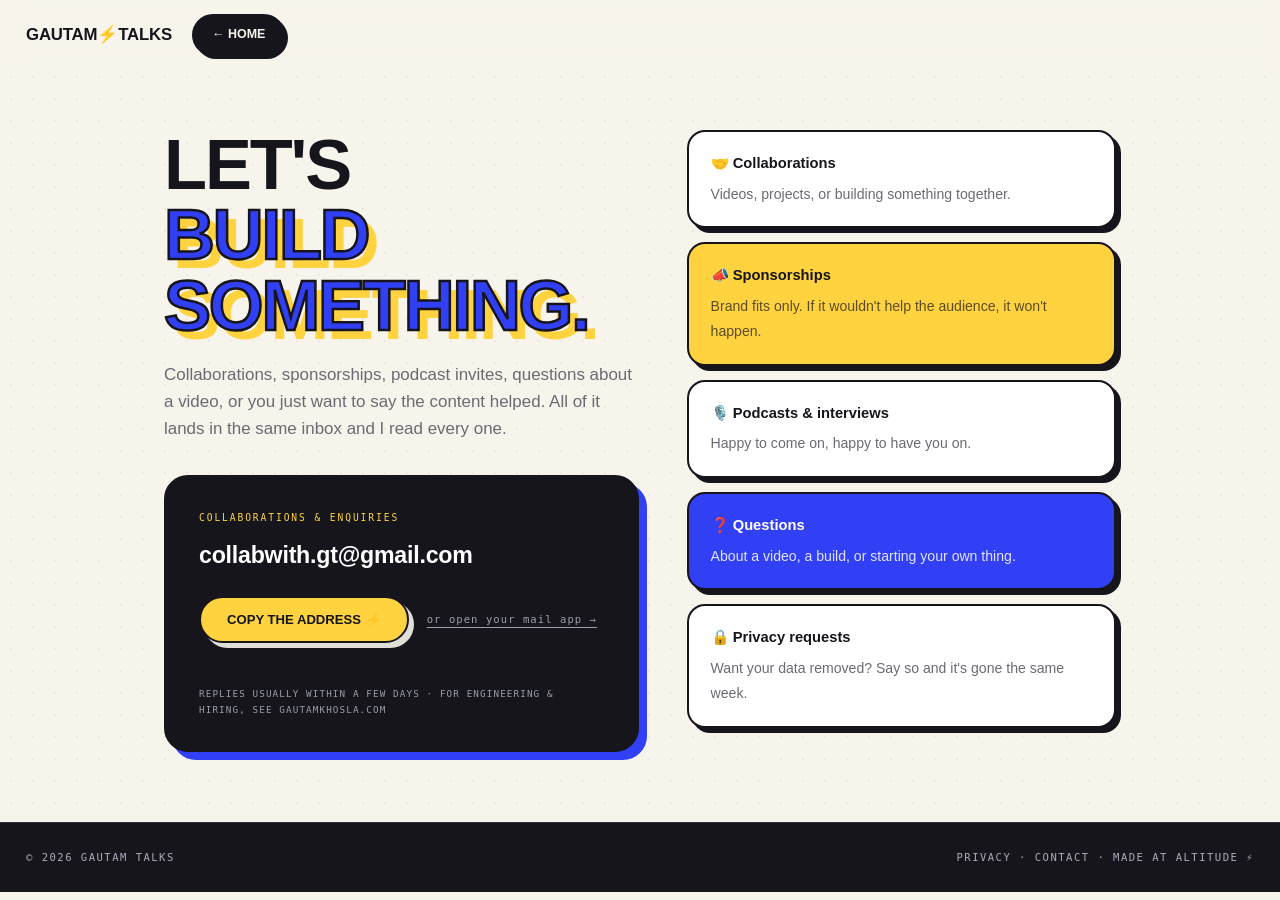
==== commit 294effac: "SEO schema, llms.txt, clipboard contact, persistent charger, footer consistency" ====
--- a/contact/index.html
+++ b/contact/index.html
@@ -16,6 +16,15 @@
 <link rel="preconnect" href="https://fonts.gstatic.com" crossorigin>
 <link href="https://fonts.googleapis.com/css2?family=Unbounded:wght@500;700;900&family=Space+Grotesk:wght@400;500;700&family=JetBrains+Mono:wght@400;600&display=swap" rel="stylesheet">
 <link rel="stylesheet" href="../styles.css">
+<script type="application/ld+json">
+{"@context":"https://schema.org","@type":"ContactPage","name":"Contact Gautam Talks",
+"url":"https://gautamtalks.com/contact/",
+"mainEntity":{"@type":"Person","name":"Gautam Khosla","alternateName":"Gautam Talks",
+"email":"collabwith.gt@gmail.com","url":"https://gautamtalks.com/"},
+"breadcrumb":{"@type":"BreadcrumbList","itemListElement":[
+{"@type":"ListItem","position":1,"name":"Gautam Talks","item":"https://gautamtalks.com/"},
+{"@type":"ListItem","position":2,"name":"Contact","item":"https://gautamtalks.com/contact/"}]}}
+</script>
 <style>
 main{max-width:1000px;margin:0 auto;padding:130px 24px 70px}
 .c-split{display:grid;gap:48px;align-items:start}
@@ -26,8 +35,13 @@
 .mailcard{background:var(--ink);color:var(--paper);border:3px solid var(--ink);border-radius:24px;padding:32px;box-shadow:8px 8px 0 var(--cobalt)}
 .mc-tag{font-family:var(--mono);font-size:.6rem;letter-spacing:.2em;color:var(--sun);display:block;margin-bottom:12px}
 .mc-mail{font-family:var(--disp);font-weight:900;font-size:clamp(1rem,2.6vw,1.45rem);letter-spacing:-.01em;word-break:break-all;color:#fff}
-.mc-btn{display:inline-block;margin-top:22px;font-family:var(--disp);font-weight:700;font-size:.82rem;background:var(--sun);color:var(--ink);border:2.5px solid var(--ink);border-radius:999px;padding:14px 26px;text-decoration:none;box-shadow:5px 5px 0 rgba(247,244,236,.9);transition:transform .18s}
+.mc-btn{display:inline-block;font-family:var(--disp);font-weight:700;font-size:.82rem;background:var(--sun);color:var(--ink);border:2.5px solid var(--ink);border-radius:999px;padding:14px 26px;text-decoration:none;box-shadow:5px 5px 0 rgba(247,244,236,.9);transition:transform .18s}
+.mc-btn{cursor:pointer;font-family:var(--disp)}
 .mc-btn:hover{transform:translate(-2px,-2px)}
+.mc-actions{display:flex;gap:18px;align-items:center;flex-wrap:wrap;margin-top:22px}
+.mc-alt{font-family:var(--mono);font-size:.66rem;letter-spacing:.1em;color:#9aa0ac;text-decoration:underline;text-underline-offset:4px}
+.mc-alt:hover{color:var(--sun)}
+.mc-copied{font-family:var(--mono);font-size:.66rem;letter-spacing:.12em;color:var(--sun);min-height:1.2em;margin-top:12px}
 .mc-note{font-family:var(--mono);font-size:.58rem;letter-spacing:.12em;color:#9aa0ac;margin-top:18px;line-height:1.7}
 .reasons{display:grid;gap:14px}
 .rcard{background:var(--card);border:2.5px solid var(--ink);border-radius:18px;padding:20px 22px;box-shadow:5px 5px 0 var(--ink)}
@@ -52,7 +66,11 @@
       <div class="mailcard">
         <span class="mc-tag">COLLABORATIONS &amp; ENQUIRIES</span>
         <p class="mc-mail">collabwith.gt@gmail.com</p>
-        <a class="mc-btn" href="mailto:collabwith.gt@gmail.com?subject=Collab%20with%20Gautam%20Talks">SEND AN EMAIL ⚡</a>
+        <div class="mc-actions">
+          <button class="mc-btn" id="copyMail" type="button" data-mail="collabwith.gt@gmail.com">COPY THE ADDRESS ⚡</button>
+          <a class="mc-alt" href="mailto:collabwith.gt@gmail.com?subject=Collab%20with%20Gautam%20Talks">or open your mail app →</a>
+        </div>
+        <p class="mc-copied" id="copied" role="status" aria-live="polite"></p>
         <p class="mc-note">REPLIES USUALLY WITHIN A FEW DAYS · FOR ENGINEERING &amp; HIRING, SEE GAUTAMKHOSLA.COM</p>
       </div>
     </div>
@@ -67,8 +85,9 @@
 </main>
 <footer>
   <span>© <span id="yr">2026</span> GAUTAM TALKS</span>
-  <span class="foot-links"><a href="../privacy/">PRIVACY</a> · <a href="../contact/">CONTACT</a></span>
+  <span class="foot-links"><a href="../privacy/">PRIVACY</a> · <a href="../contact/">CONTACT</a> · MADE AT ALTITUDE ⚡</span>
 </footer>
 <script src="../foot.js"></script>
+<script src="../contact.js"></script>
 </body>
 </html>
